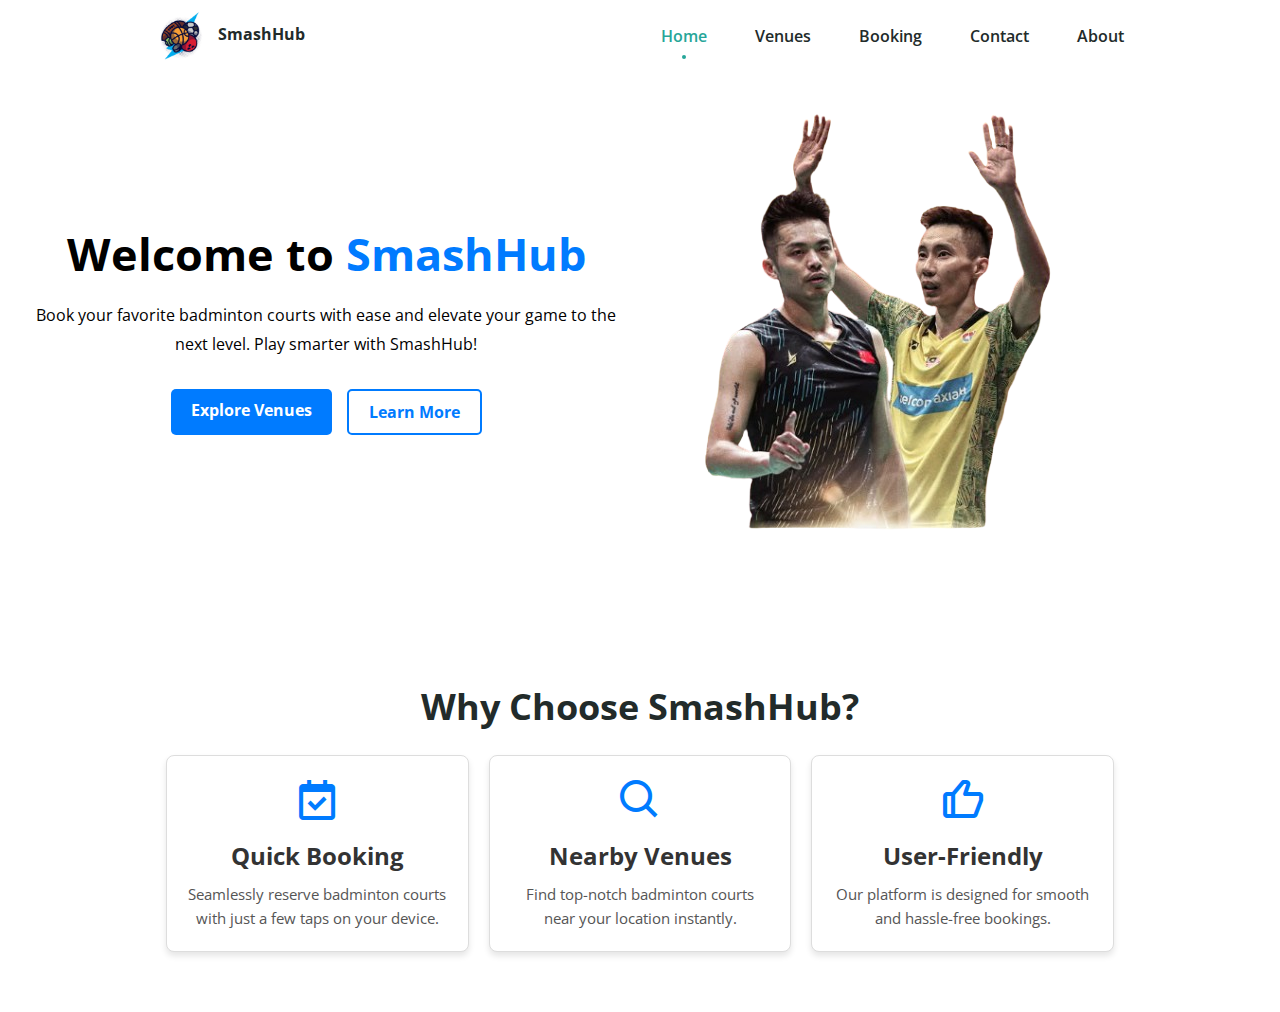
==== index.html @ 9da23624 "Upload index.html and manifest.json" ====
<!DOCTYPE html>
<html lang="en">
<head>
    <meta charset="UTF-8">
    <meta name="viewport" content="width=device-width, initial-scale=1.0">
    <link rel="shortcut icon" href="assets/images/logo192.png" />

    <!--=============== BOXICONS ===============-->
    <link rel="stylesheet" href="https://cdn.jsdelivr.net/npm/boxicons@latest/css/boxicons.min.css">
    <link rel="manifest" href="manifest.json">

    <!--=============== CSS ===============-->
    <link rel="stylesheet" href="assets/css/styles.css">
    <script src="assets/js/header.js"></script>

    <title>Home - SmashHub</title>
</head>
<body class="home-page">
    <!--=============== HEADER ===============-->
    <div id="navbar-placeholder"></div>

    <!--=============== HOME SECTION ===============-->
    <main>
        <section class="hero section desktop-hero" id="index">
            <div class="hero__content container">
                <h1 class="hero__title">Welcome to <span>SmashHub</span></h1>
                <p class="hero__subtitle">
                    Book your favorite badminton courts with ease and elevate your game to the next level. Play smarter with SmashHub!
                </p>
                <div class="hero__buttons">
                    <a href="pages/venues.html" class="btn btn-primary">Explore Venues</a>
                    <a href="pages/about.html" class="btn btn-secondary">Learn More</a>
                </div>
            </div>
            <div class="hero__image">
                <img src="assets/images/lcw_ld.png" alt="Badminton Player" />
            </div>
        </section>
        
        <section class="hero section mobile-hero" id="index">
            <div class="hero__content container">
                <h1 class="hero__title">Welcome to <span>SmashHub</span></h1>
                <div class="hero__image">
                    <img src="assets/images/lcw_ld.png" alt="Badminton Player" />
                </div>
                <p class="hero__subtitle">
                    Book your favorite badminton courts with ease and elevate your game to the next level. Play smarter with SmashHub!
                </p>
                <div class="hero__buttons">
                    <a href="pages/venues.html" class="btn btn-primary">Explore Venues</a>
                    <a href="pages/about.html" class="btn btn-secondary">Learn More</a>
                </div>
            </div>
        </section>

        <!--=============== FEATURES SECTION ===============-->
        <section class="features section container" id="features" style="padding: 60px 0;">
            <h2 class="section__title">Why Choose SmashHub?</h2>
            <div class="features__cards">
                <div class="features__card">
                    <i class="bx bx-calendar-check"></i>
                    <h3>Quick Booking</h3>
                    <p>Seamlessly reserve badminton courts with just a few taps on your device.</p>
                </div>
                <div class="features__card">
                    <i class="bx bx-search"></i>
                    <h3>Nearby Venues</h3>
                    <p>Find top-notch badminton courts near your location instantly.</p>
                </div>
                <div class="features__card">
                    <i class="bx bx-like"></i>
                    <h3>User-Friendly</h3>
                    <p>Our platform is designed for smooth and hassle-free bookings.</p>
                </div>
            </div>
        </section>
    </main>

    <!--=============== MAIN JS ===============-->
    <script src="assets/js/main.js"></script>
</body>
</html>
---- assets/css/styles.css ----
/*=============== GOOGLE FONTS ===============*/
@import url("https://fonts.googleapis.com/css2?family=Open+Sans:wght@400;600&display=swap");

/*=============== VARIABLES CSS ===============*/
:root {
  --header-height: 3rem;

  /*========== Colors ==========*/
  --hue: 174;
  --sat: 63%;
  --first-color: hsl(var(--hue), var(--sat), 40%);
  --first-color-alt: hsl(var(--hue), var(--sat), 36%);
  --title-color: hsl(var(--hue), 12%, 15%);
  --text-color: hsl(var(--hue), 8%, 35%);
  --body-color: hsl(var(--hue), 100%, 99%);
  --container-color: #FFF;

  /*========== Font and typography ==========*/
  --body-font: 'Open Sans', sans-serif;
  --h1-font-size: 1.5rem;
  --normal-font-size: .938rem;
  --tiny-font-size: .625rem;

  /*========== z index ==========*/
  --z-tooltip: 10;
  --z-fixed: 100;
}

@media screen and (min-width: 968px) {
  :root {
    --h1-font-size: 2.25rem;
    --normal-font-size: 1rem;
  }
}

/*=============== BASE ===============*/
* {
  box-sizing: border-box;
  padding: 0;
  margin: 0;
}

html {
  scroll-behavior: smooth;
}

body {
  margin: var(--header-height) 0 0 0;
  font-family: var(--body-font);
  font-size: var(--normal-font-size);
  background-color: #FFF;
  color: var(--text-color);
}

ul {
  list-style: none;
}

a {
  text-decoration: none;
}

img {
  max-width: 100%;
  height: auto;
}

/*=============== REUSABLE CSS CLASSES ===============*/
.section {
  padding: 2rem 0 5rem;
}

.section__title {
  font-size: var(--h1-font-size);
  color: var(--title-color);
  text-align: center;
  margin-bottom: 1.5rem;
}

.section__height {
  height: auto;
}

/*=============== LAYOUT ===============*/
.container {
  max-width: 968px;
  margin-left: 1rem;
  margin-right: 1rem;
}

/*=============== HEADER ===============*/
.header {
  position: fixed;
  top: 0;
  left: 0;
  width: 100%;
  background-color: var(--container-color);
  z-index: var(--z-fixed);
  transition: .4s;
}

/*=============== NAV ===============*/
.nav {
  height: var(--header-height);
  display: flex;
  justify-content: space-between;
  align-items: center;
}

.nav__logo {
  color: var(--title-color);
  font-weight: 700;
}

/*=============== LOGO ===============*/
.nav__logo-img {
  height: 50px; /* Adjust the height based on your design */
  width: auto; /* Maintain the aspect ratio */
  margin-right: 8px; /* Add spacing between the logo and the text */
  vertical-align: middle; /* Align the image with the text */
}

@media screen and (max-width: 767px) {
  
  .nav__menu {
    position: fixed;
    bottom: 0;
    left: 0;
    background-color: var(--container-color);
    box-shadow: 0 -1px 12px hsla(var(--hue), var(--sat), 15%, 0.15);
    width: 100%;
    height: 5.8rem;
    padding: 0 2rem;
    display: grid;
    align-content: center;
    border-radius: 1.25rem 1.25rem 0 0;
    transition: .4s;
  }

  body.home-page .nav__logo {
    display: flex; /* Show logo and text */
    align-items: center;
  }

  .nav__logo-img {
    height: 50px; /* Larger logo size for index.html */
    width: auto;
    margin-right: 8px; /* Add spacing between logo and text */
  }

  body:not(.home-page) .nav__logo {
    display: none; /* Hide the logo and text for non-index pages */
  }

  body:not(.home-page) .section:first-of-type {
  padding-top: 0; /* Ensure the first section aligns properly */
}
}

.nav__list, 
.nav__link {
  display: flex;
}

.nav__link {
  flex-direction: column;
  align-items: center;
  row-gap: 4px;
  color: var(--title-color);
  font-weight: 600;
}

.nav__list {
  justify-content: space-around;
}

.nav__name {
  font-size: 0.7rem;
  /* display: none;*/ /* Minimalist design, hidden labels */
}

.nav__icon {
  font-size: 1.6rem;
}

/*Active link*/
.active-link {
  position: relative;
  color: var(--first-color);
  transition: .3s;
}

/* Minimalist design, active link */
/* .active-link::before{
  content: '';
  position: absolute;
  bottom: -.5rem;
  width: 4px;
  height: 4px;
  background-color: var(--first-color);
  border-radius: 50%;
} */

/* Change background header */
.scroll-header {
  box-shadow: 0 1px 12px hsla(var(--hue), var(--sat), 15%, 0.15);
}

/*=============== MEDIA QUERIES ===============*/
/* For small devices */
/* Remove if you choose, the minimalist design */
@media screen and (max-width: 320px) {
  .nav__name {
    display: none;
  }
}

/* For medium devices */
@media screen and (min-width: 576px) {
  .nav__list {
    justify-content: center;
    column-gap: 3rem;
  }
  
}

@media screen and (min-width: 767px) {
  body {
    margin: 0;
  }
  .section {
    padding: 7rem 0 2rem;
  }
  .nav {
    height: calc(var(--header-height) + 1.5rem); /* 4.5rem */
  }
  .nav__icon {
    display: none;
  }
  .nav__name {
    font-size: var(--normal-font-size);
    /* display: block; */ /* Minimalist design, visible labels */
  }
  .nav__link:hover {
    color: var(--first-color);
  }

  /* First design, remove if you choose the minimalist design */
  .active-link::before {
    content: '';
    position: absolute;
    bottom: -.75rem;
    width: 4px;
    height: 4px;
    background-color: var(--first-color);
    border-radius: 50%;
  }

  /* Minimalist design */
  /* .active-link::before{
      bottom: -.75rem;
  } */
}

/* For large devices */
@media screen and (min-width: 1024px) {
  .container {
    margin-left: auto;
    margin-right: auto;
  }

  .nav__logo-img {
    height: 50px; /* Larger logo for larger screens */
  }
}

/*===============================HOME================================== */
body .desktop-hero {
  display: flex;
}

body .mobile-hero {
  display: none;
}

/* Hero Section */
.hero {
  display: flex;
  flex-wrap: wrap;
  align-items: center;
  justify-content: center;
  text-align: center;
  color: black;
  border-radius: 8px;
  margin-bottom: 40px;
}

.hero__content {
  max-width: 600px;
}

.hero__title {
  font-size: 2.8rem;
  line-height: 1.2;
  margin-bottom: 20px;
}

.hero__title span {
  color: #007BFF;
  font-weight: bold;
}

.hero__subtitle {
  font-size: 1rem;
  margin-bottom: 30px;
  line-height: 1.8;
}

.hero__buttons {
  display: flex;
  justify-content: center;
  gap: 15px;
}

.btn {
  padding: 10px 20px;
  text-decoration: none;
  border-radius: 5px;
  font-size: 1rem;
  font-weight: bold;
}

.btn-primary {
  background-color: #007BFF;
  color: white;
  transition: background-color 0.3s ease;
}

.btn-primary:hover {
  background-color: #68a7eb;
}

.btn-secondary {
  background-color: transparent;
  color: #007BFF;
  border: 2px solid #007BFF;
  transition: background-color 0.3s ease, color 0.3s ease;
}

.btn-secondary:hover {
  background-color: white;
  color: #007BFF;
}

.hero__image img {
  max-width: 100%;
  height: auto;
  padding-right: 180px;
}

/* Features Section */
.features {
  text-align: center;
}

.features__title {
  font-size: 2.5rem;
  margin-bottom: 40px;
  color: #333;
}

.features__cards {
  display: flex;
  gap: 20px;
  justify-content: center;
  flex-wrap: wrap;
}

.features__card {
  background-color: white;
  padding: 20px;
  border: 1px solid #ddd;
  border-radius: 8px;
  width: calc(33.333% - 20px);
  text-align: center;
  box-shadow: 0 4px 6px rgba(0, 0, 0, 0.1);
  transition: transform 0.3s ease, box-shadow 0.3s ease;
}

.features__card:hover {
  transform: translateY(-5px);
  box-shadow: 0 8px 12px rgba(0, 0, 0, 0.15);
}

.features__card i {
  font-size: 3rem;
  color: #007BFF;
  margin-bottom: 15px;
}

.features__card h3 {
  font-size: 1.5rem;
  margin-bottom: 10px;
  color: #333;
}

.features__card p {
  font-size: 0.95rem;
  color: #555;
  line-height: 1.6;
}

/* Responsive Design */
@media (max-width: 768px) {
  .features__card {
      width: calc(50% - 20px);
  }

  .hero__title {
      font-size: 2rem;
  }

  .btn {
      font-size: 0.9rem;
  }

  .hero__image img {
    max-width: 100%;
    height: 280px;
    padding-right: 0;
  }

  body .desktop-hero {
    display: none;
  }

  body .mobile-hero {
      display: block;
  }
}

@media (max-width: 480px) {
  .features__card {
      width: 100%;
  }

  .hero {
      text-align: center;
      padding: 20px 0;
  }

  .hero__buttons {
      flex-direction: column;
  }

  .desktop-hero {
    display: none;
  }

  /* Show Mobile Version */
  .mobile-hero {
      display: block;
  }
}
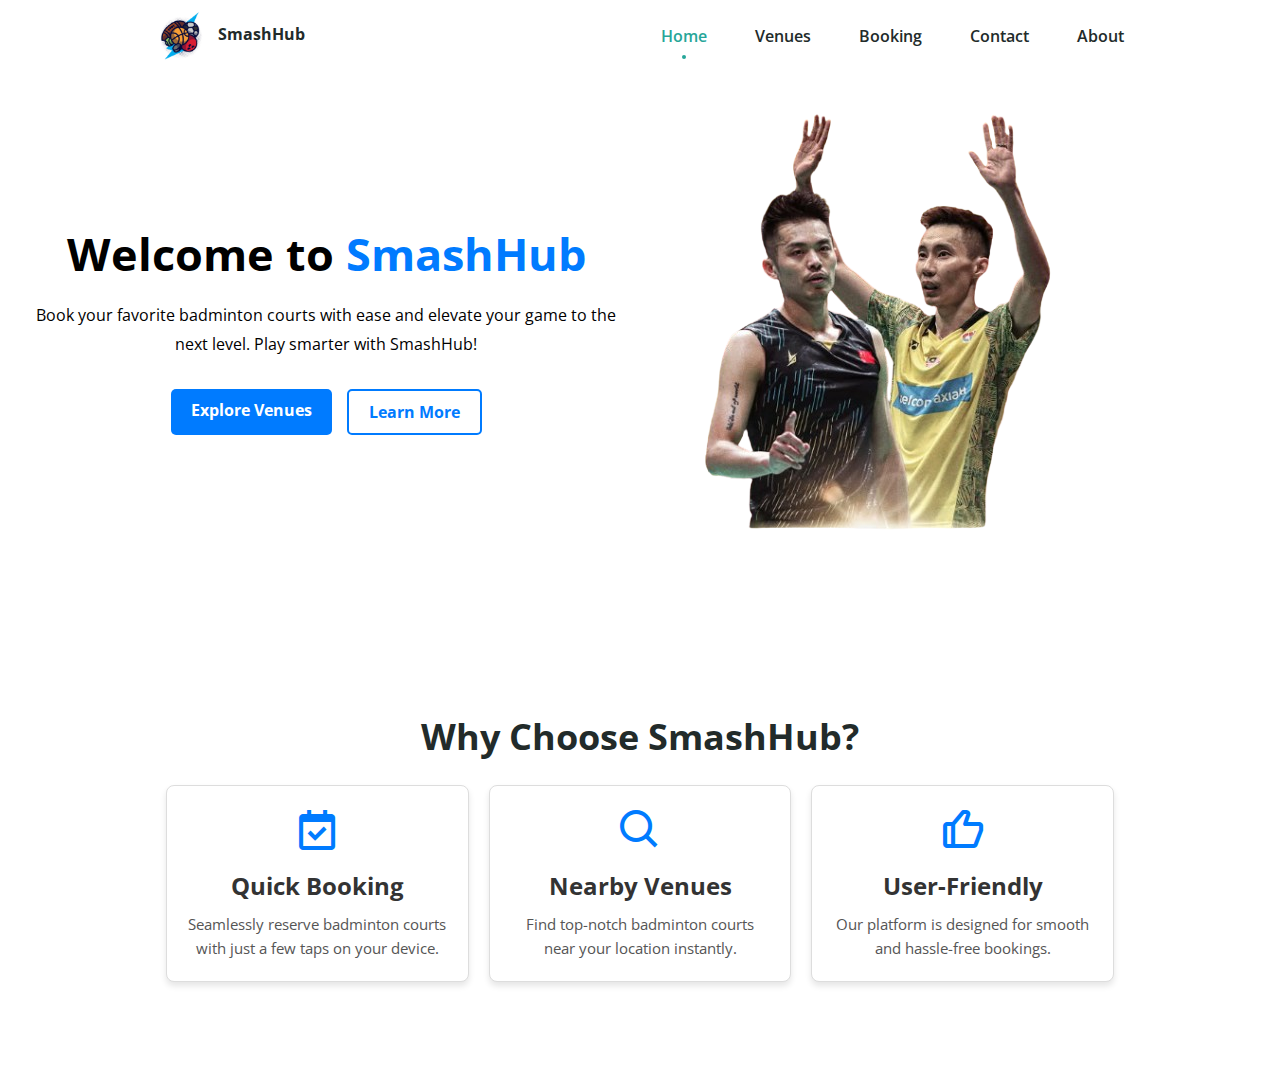
==== commit 8dc623a2: "Update index.html" ====
--- a/index.html
+++ b/index.html
@@ -54,7 +54,7 @@
         </section>
 
         <!--=============== FEATURES SECTION ===============-->
-        <section class="features section container" id="features" style="padding: 60px 0;">
+        <section class="features section container" id="features" style="padding: 90px 0;">
             <h2 class="section__title">Why Choose SmashHub?</h2>
             <div class="features__cards">
                 <div class="features__card">
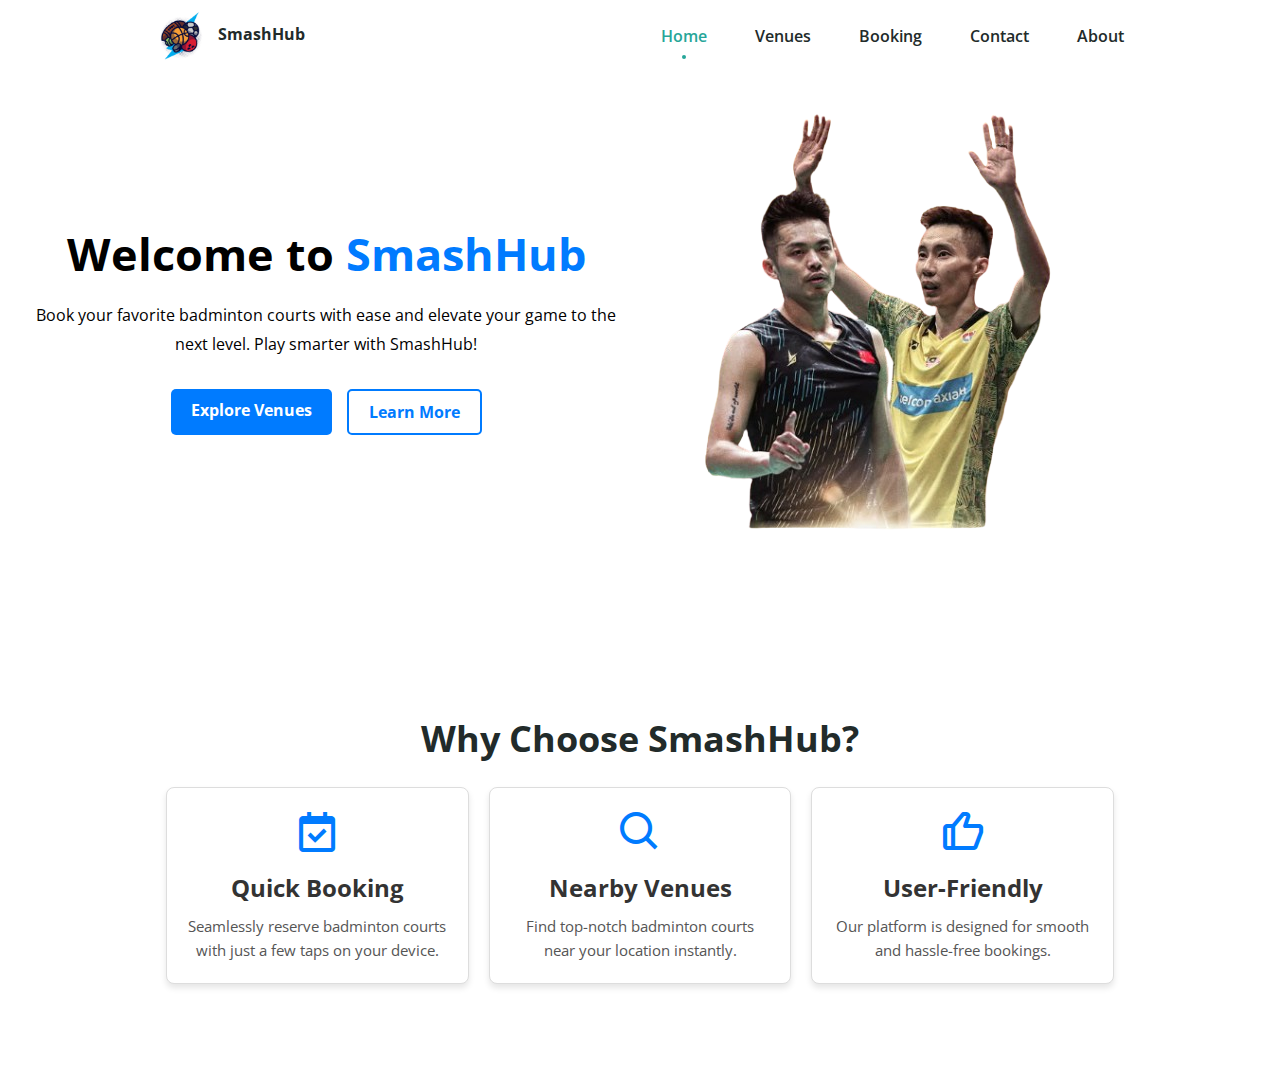
==== commit 7f84224c: "Update index.html" ====
--- a/index.html
+++ b/index.html
@@ -54,7 +54,7 @@
         </section>
 
         <!--=============== FEATURES SECTION ===============-->
-        <section class="features section container" id="features" style="padding: 90px 0;">
+        <section class="features section container" id="features" style="padding-bottom: 100px;">
             <h2 class="section__title">Why Choose SmashHub?</h2>
             <div class="features__cards">
                 <div class="features__card">
--- a/assets/css/styles.css
+++ b/assets/css/styles.css
@@ -67,7 +67,7 @@
 
 /*=============== REUSABLE CSS CLASSES ===============*/
 .section {
-  padding: 2rem 0 5rem;
+  padding: 2rem 0 6rem;
 }
 
 .section__title {
@@ -292,7 +292,7 @@
   text-align: center;
   color: black;
   border-radius: 8px;
-  margin-bottom: 40px;
+  margin-bottom: 20px;
 }
 
 .hero__content {
@@ -446,7 +446,7 @@
 
   .hero {
       text-align: center;
-      padding: 20px 0;
+      padding: 0px 0;
   }
 
   .hero__buttons {
@@ -461,4 +461,4 @@
   .mobile-hero {
       display: block;
   }
-}+}
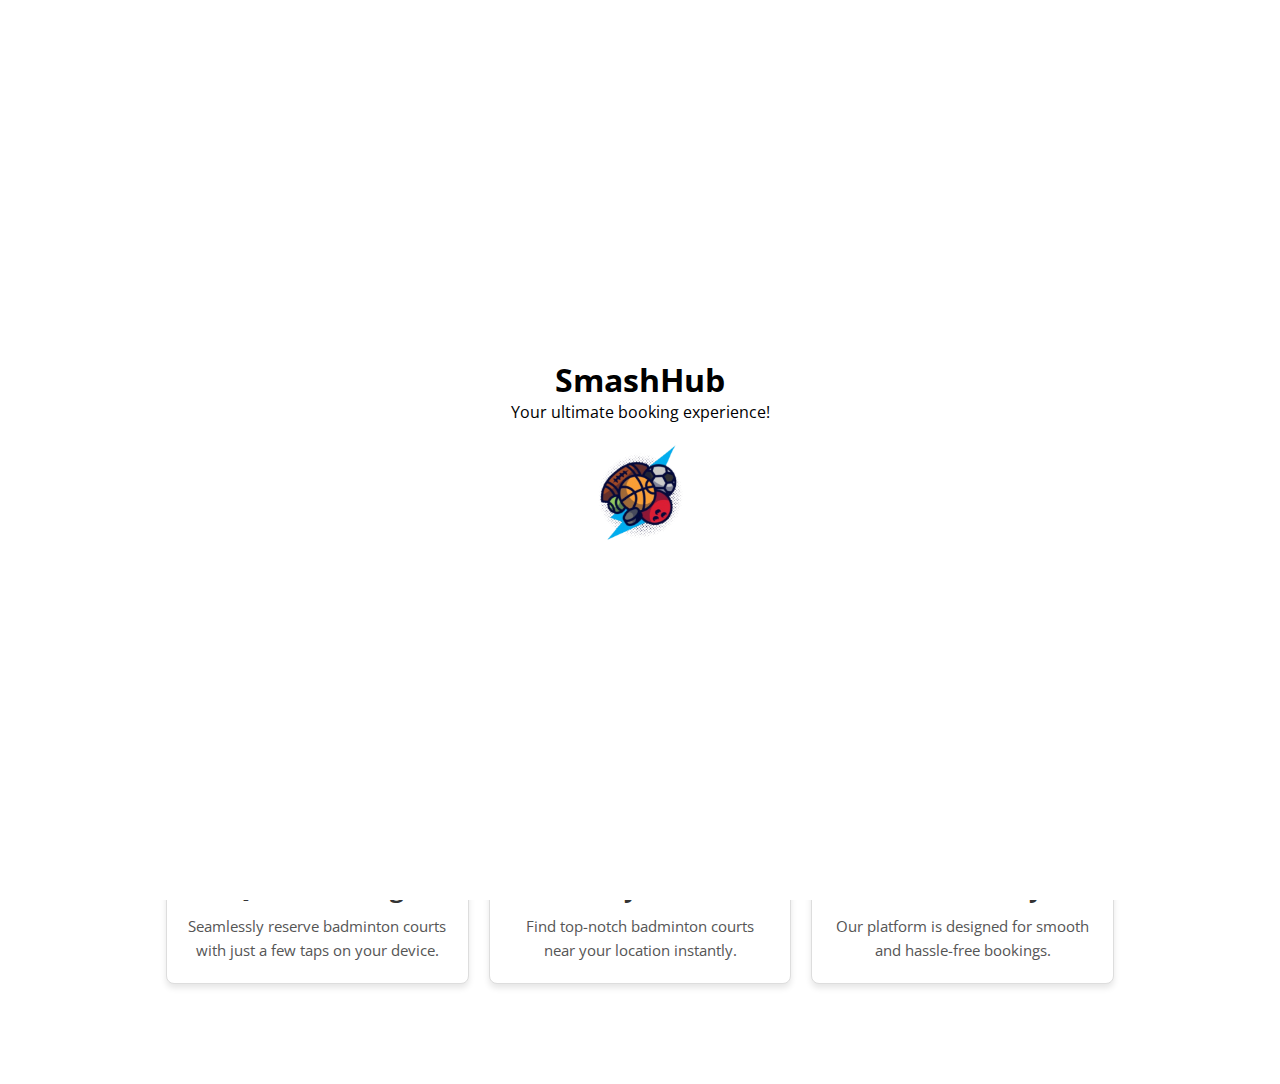
==== commit 85b00207: "Update index.html" ====
--- a/index.html
+++ b/index.html
@@ -16,6 +16,13 @@
     <title>Home - SmashHub</title>
 </head>
 <body class="home-page">
+    <!-- Welcome Splash Screen -->
+    <div id="splash-screen">
+        <h1>SmashHub</h1>
+        <p>Your ultimate booking experience!</p>
+        <img src="assets/images/logo1.png" alt="SmashHub Logo" class="logo">
+    </div>
+    
     <!--=============== HEADER ===============-->
     <div id="navbar-placeholder"></div>
 
--- a/assets/css/styles.css
+++ b/assets/css/styles.css
@@ -63,6 +63,27 @@
 img {
   max-width: 100%;
   height: auto;
+}
+
+/* Splash Screen Styling */
+#splash-screen {
+  position: fixed;
+  top: 0;
+  left: 0;
+  width: 100%;
+  height: 100%;
+  background-color: white; /* SmashHub theme color */
+  color: black;
+  display: flex;
+  flex-direction: column;
+  justify-content: center;
+  align-items: center;
+  z-index: 9999;
+}
+
+.logo {
+  width: 100px;
+  margin-top: 20px;
 }
 
 /*=============== REUSABLE CSS CLASSES ===============*/
